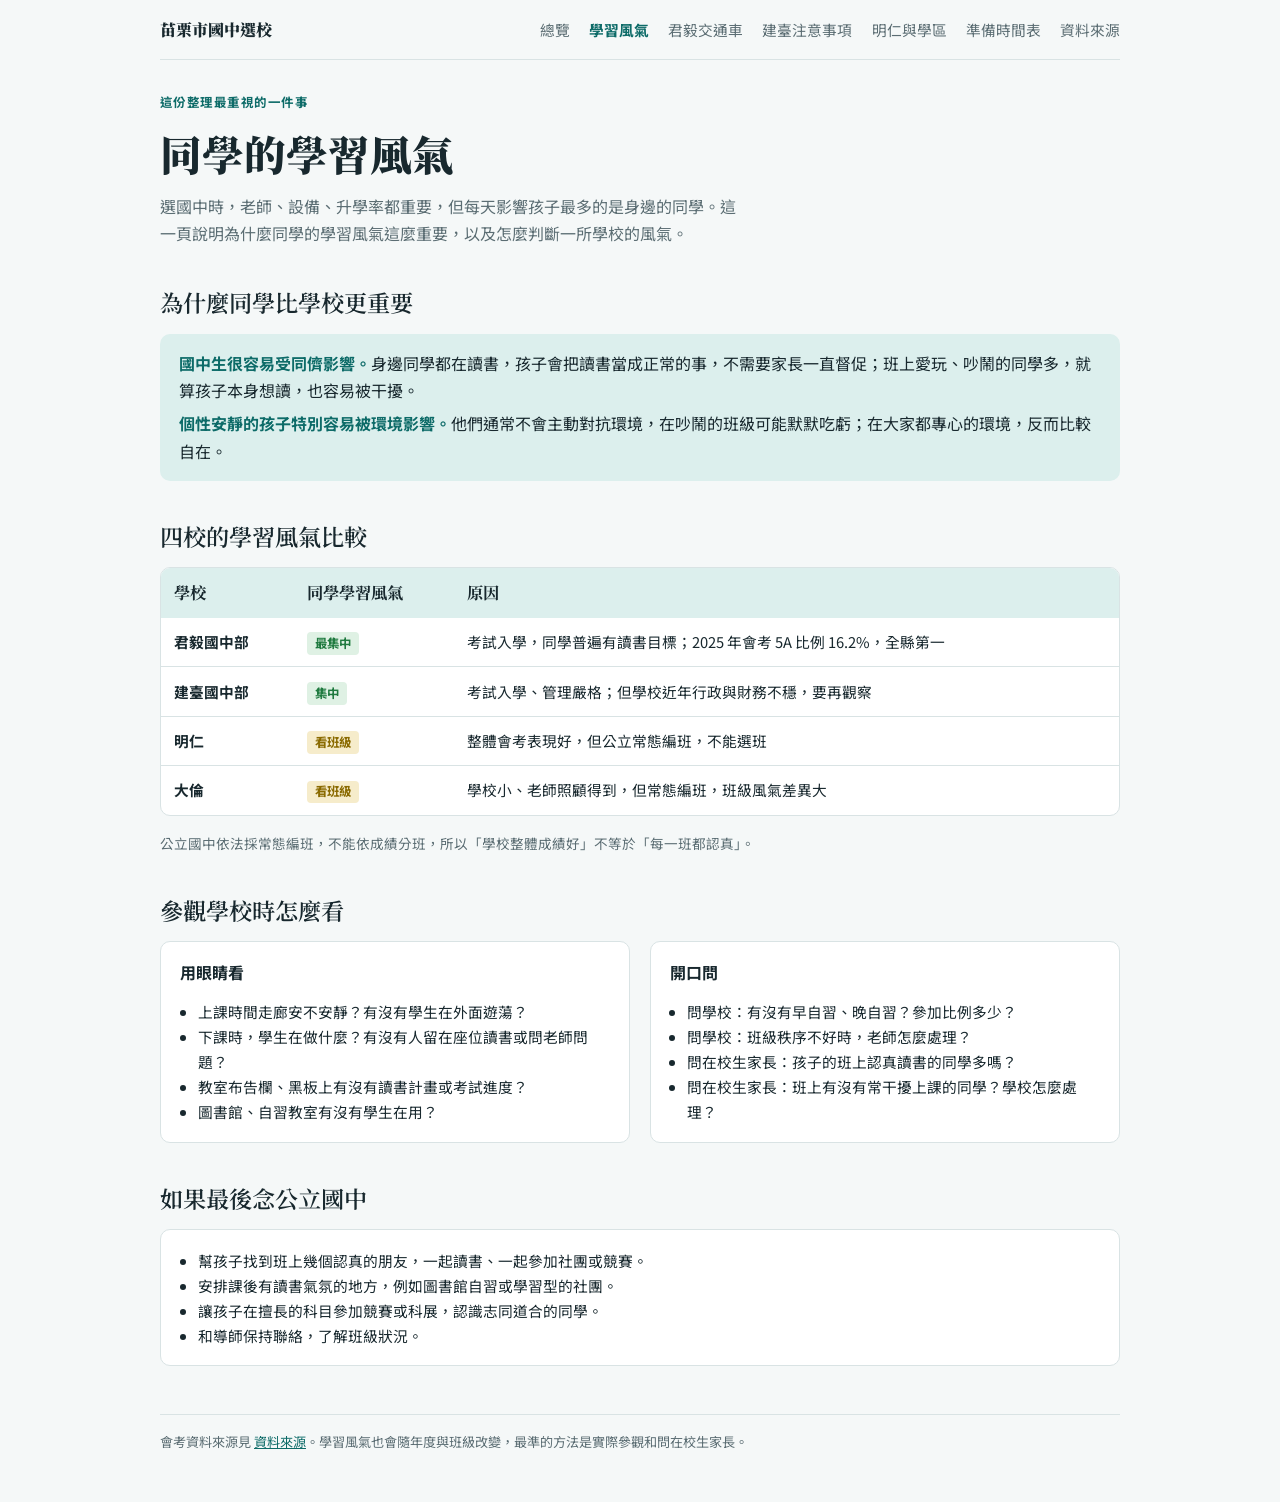
==== atmosphere.html @ 6eff17a2 "Add learning atmosphere page and highlight it site-wide Co-Authored-By: Claude Opus 5.5 <noreply@ant" ====
<!doctype html>
<html lang="zh-Hant-TW">
<head>
<meta charset="utf-8">
<meta name="viewport" content="width=device-width, initial-scale=1, viewport-fit=cover">
<title>同學的學習風氣・苗栗市國中選校</title>
<link rel="preconnect" href="https://fonts.googleapis.com">
<link rel="stylesheet" href="https://fonts.googleapis.com/css2?family=Noto+Sans+TC:wght@400;500;700&family=Noto+Serif+TC:wght@600;900&display=swap">
<link rel="stylesheet" href="style.css">
</head>
<body>
<nav class="top">
  <a class="brand" href="index.html">苗栗市國中選校</a>
  <a class="link" href="index.html">總覽</a>
  <a class="link" href="atmosphere.html" aria-current="page">學習風氣</a>
  <a class="link" href="bus.html">君毅交通車</a>
  <a class="link" href="jiantai.html">建臺注意事項</a>
  <a class="link" href="mingren.html">明仁與學區</a>
  <a class="link" href="timeline.html">準備時間表</a>
  <a class="link" href="sources.html">資料來源</a>
</nav>
<main class="wrap">

<header class="page">
  <span class="eyebrow">這份整理最重視的一件事</span>
  <h1>同學的學習風氣</h1>
  <p class="lede">選國中時，老師、設備、升學率都重要，但每天影響孩子最多的是身邊的同學。這一頁說明為什麼同學的學習風氣這麼重要，以及怎麼判斷一所學校的風氣。</p>
</header>

<section>
  <h2>為什麼同學比學校更重要</h2>
  <div class="key">
    <p><b>國中生很容易受同儕影響。</b>身邊同學都在讀書，孩子會把讀書當成正常的事，不需要家長一直督促；班上愛玩、吵鬧的同學多，就算孩子本身想讀，也容易被干擾。</p>
    <p><b>個性安靜的孩子特別容易被環境影響。</b>他們通常不會主動對抗環境，在吵鬧的班級可能默默吃虧；在大家都專心的環境，反而比較自在。</p>
  </div>
</section>

<section>
  <h2>四校的學習風氣比較</h2>
  <div class="scroll">
    <table>
      <thead><tr><th>學校</th><th>同學學習風氣</th><th>原因</th></tr></thead>
      <tbody>
        <tr><td><b>君毅國中部</b></td><td><span class="lv g">最集中</span></td><td>考試入學，同學普遍有讀書目標；2025 年會考 5A 比例 16.2%，全縣第一</td></tr>
        <tr><td><b>建臺國中部</b></td><td><span class="lv g">集中</span></td><td>考試入學、管理嚴格；但學校近年行政與財務不穩，要再觀察</td></tr>
        <tr><td><b>明仁</b></td><td><span class="lv m">看班級</span></td><td>整體會考表現好，但公立常態編班，不能選班</td></tr>
        <tr><td><b>大倫</b></td><td><span class="lv m">看班級</span></td><td>學校小、老師照顧得到，但常態編班，班級風氣差異大</td></tr>
      </tbody>
    </table>
  </div>
  <p class="note">公立國中依法採常態編班，不能依成績分班，所以「學校整體成績好」不等於「每一班都認真」。</p>
</section>

<section>
  <h2>參觀學校時怎麼看</h2>
  <div class="charts">
    <div class="card">
      <h3>用眼睛看</h3>
      <ul>
        <li>上課時間走廊安不安靜？有沒有學生在外面遊蕩？</li>
        <li>下課時，學生在做什麼？有沒有人留在座位讀書或問老師問題？</li>
        <li>教室布告欄、黑板上有沒有讀書計畫或考試進度？</li>
        <li>圖書館、自習教室有沒有學生在用？</li>
      </ul>
    </div>
    <div class="card">
      <h3>開口問</h3>
      <ul>
        <li>問學校：有沒有早自習、晚自習？參加比例多少？</li>
        <li>問學校：班級秩序不好時，老師怎麼處理？</li>
        <li>問在校生家長：孩子的班上認真讀書的同學多嗎？</li>
        <li>問在校生家長：班上有沒有常干擾上課的同學？學校怎麼處理？</li>
      </ul>
    </div>
  </div>
</section>

<section>
  <h2>如果最後念公立國中</h2>
  <div class="card">
    <ul>
      <li>幫孩子找到班上幾個認真的朋友，一起讀書、一起參加社團或競賽。</li>
      <li>安排課後有讀書氣氛的地方，例如圖書館自習或學習型的社團。</li>
      <li>讓孩子在擅長的科目參加競賽或科展，認識志同道合的同學。</li>
      <li>和導師保持聯絡，了解班級狀況。</li>
    </ul>
  </div>
</section>

</main>
<footer>會考資料來源見 <a href="sources.html">資料來源</a>。學習風氣也會隨年度與班級改變，最準的方法是實際參觀和問在校生家長。</footer>
</body>
</html>
---- style.css ----
/* Layout: one reading column with a top nav; summary first, then tables, charts and timelines. */
:root{
  --bg:#f5f8f8; --surface:#ffffff; --ink:#18282e; --muted:#5b6d73; --line:#d9e3e4;
  --accent:#0d6b68; --accent-soft:#dcefed; --warm:#b36a12; --warm-soft:#f8ead6;
  --good:#1f7a3f; --good-soft:#dff1e4; --mid:#8a6a00; --mid-soft:#f6eccb; --bad:#b03a2e; --bad-soft:#f7e0dc;
  --bar:#0d6b68; --bar2:#9db8b8;
  --display:"Noto Serif TC","Songti TC","PMingLiU",serif;
  --body:"Noto Sans TC","Microsoft JhengHei","PingFang TC",sans-serif;
  color-scheme:light;
}
@media (prefers-color-scheme: dark){:root{
  --bg:#111a1d; --surface:#18252a; --ink:#e3eced; --muted:#9db0b4; --line:#2b3c42;
  --accent:#5cc2bc; --accent-soft:#173a3b; --warm:#e2a35a; --warm-soft:#3a2b18;
  --good:#6fcf8f; --good-soft:#183522; --mid:#e0c25a; --mid-soft:#3a3215; --bad:#ef8a7e; --bad-soft:#41201c;
  --bar:#5cc2bc; --bar2:#45605f; color-scheme:dark}}
*{box-sizing:border-box}
html{-webkit-text-size-adjust:100%}
body{margin:0;background:var(--bg);color:var(--ink);font-family:var(--body);font-size:16px;line-height:1.7;
  padding-left:max(16px,env(safe-area-inset-left,0px));padding-right:max(16px,env(safe-area-inset-right,0px));padding-block:0 3rem}
a{color:var(--accent)}
a:focus-visible{outline:2px solid var(--accent);outline-offset:2px}
.wrap{max-width:960px;margin:0 auto;display:flex;flex-direction:column;gap:2.5rem}
nav.top{max-width:960px;margin:0 auto 2rem;padding-block:1rem;border-bottom:1px solid var(--line);display:flex;flex-wrap:wrap;gap:.4rem 1.2rem;align-items:center}
nav.top .brand{font-family:var(--display);font-weight:900;color:var(--ink);text-decoration:none;margin-right:auto}
nav.top a.link{text-decoration:none;font-size:.92rem;color:var(--muted)}
nav.top a.link[aria-current="page"]{color:var(--accent);font-weight:700}
h1,h2{font-family:var(--display);text-wrap:balance;line-height:1.3;margin:0}
h1{font-size:clamp(1.9rem,5vw,2.6rem);font-weight:900}
h2{font-size:1.45rem;font-weight:600}
h3{margin:0;font-size:1rem}
p{margin:0}
.lede{color:var(--muted);max-width:65ch}
.eyebrow{font-size:.78rem;letter-spacing:.12em;color:var(--accent);font-weight:700}
header.page{display:flex;flex-direction:column;gap:.8rem}
section{display:flex;flex-direction:column;gap:1rem;min-width:0}
.note{font-size:.85rem;color:var(--muted)}
.key{background:var(--accent-soft);border-radius:10px;padding:1rem 1.2rem;display:flex;flex-direction:column;gap:.4rem}
.key b{color:var(--accent)}
.rank{display:grid;grid-template-columns:repeat(3,1fr);gap:1rem}
.pick{background:var(--surface);border:1px solid var(--line);border-radius:10px;padding:1.1rem 1.2rem;display:flex;flex-direction:column;gap:.4rem;min-width:0}
.pick.first{border:2px solid var(--accent)}
.pick .role{font-size:.8rem;font-weight:700;letter-spacing:.06em;color:var(--muted)}
.pick.first .role{color:var(--accent)}
.pick .name{font-family:var(--display);font-size:1.35rem;font-weight:900}
.pick ul,.card ul{margin:0;padding-left:1.1rem;font-size:.92rem}
.out{background:var(--bad-soft);border-radius:10px;padding:.9rem 1.2rem;font-size:.92rem}
.out b{color:var(--bad)}
.scroll{overflow-x:auto;border:1px solid var(--line);border-radius:10px;background:var(--surface)}
table{border-collapse:collapse;width:100%;font-size:.92rem}
.scroll table{min-width:680px}
th,td{padding:.7rem .8rem;text-align:left;vertical-align:top;border-bottom:1px solid var(--line)}
thead th{font-family:var(--display);font-size:1.02rem;background:var(--accent-soft)}
thead th span{display:block;font-family:var(--body);font-size:.75rem;font-weight:400;color:var(--muted)}
tbody th{font-weight:700;color:var(--muted);white-space:nowrap;width:7.5rem}
tr:last-child td,tr:last-child th{border-bottom:0}
.lv{display:inline-block;font-size:.78rem;font-weight:700;padding:.05rem .5rem;border-radius:4px;margin-right:.3rem;white-space:nowrap}
.g{background:var(--good-soft);color:var(--good)} .m{background:var(--mid-soft);color:var(--mid)} .b{background:var(--bad-soft);color:var(--bad)}
.charts{display:grid;grid-template-columns:1fr 1fr;gap:1.2rem}
.card{background:var(--surface);border:1px solid var(--line);border-radius:10px;padding:1.1rem 1.2rem;display:flex;flex-direction:column;gap:.8rem;min-width:0}
.bars{display:flex;flex-direction:column;gap:.55rem}
.row{display:grid;grid-template-columns:6.5rem 1fr 3.6rem;align-items:center;gap:.6rem;font-size:.88rem}
.row .lab{white-space:nowrap;overflow:hidden;text-overflow:ellipsis}
.track{height:14px;background:var(--line);border-radius:3px;overflow:hidden}
.fill{height:100%;background:var(--bar2);border-radius:3px}
.fill.hi{background:var(--bar)}
.val{text-align:right;font-variant-numeric:tabular-nums;font-weight:500}
td.n{font-variant-numeric:tabular-nums;font-weight:700;text-align:right;white-space:nowrap}
.route{display:flex;flex-direction:column;position:relative;padding-left:1.4rem}
.route::before{content:"";position:absolute;left:.42rem;top:.6rem;bottom:.6rem;width:3px;background:var(--accent-soft)}
.stop{display:grid;grid-template-columns:4.2rem 1fr auto;gap:.6rem;align-items:center;padding:.32rem 0;position:relative;font-size:.9rem}
.stop::before{content:"";position:absolute;left:-1.2rem;width:11px;height:11px;border-radius:50%;background:var(--surface);border:3px solid var(--bar2)}
.stop.city{font-weight:700}
.stop.city::before{border-color:var(--accent);background:var(--accent)}
.stop .t{font-variant-numeric:tabular-nums;color:var(--muted)}
.stop .tag{font-size:.75rem;color:var(--muted)}
.stop.city .tag{color:var(--accent)}
.stop.end .t{color:var(--accent);font-weight:700}
.steps{display:grid;grid-template-columns:repeat(4,1fr);border:1px solid var(--line);border-radius:10px;background:var(--surface);overflow:hidden}
.step{padding:1rem 1.1rem;border-right:1px solid var(--line);display:flex;flex-direction:column;gap:.35rem;min-width:0}
.step:last-child{border-right:0}
.step .when{font-size:.78rem;font-weight:700;letter-spacing:.05em;color:var(--accent)}
.step .what{font-family:var(--display);font-weight:600;font-size:1.08rem}
.step ul{margin:0;padding-left:1.05rem;font-size:.88rem}
.warn{background:var(--warm-soft);border-radius:10px;padding:1rem 1.2rem;display:flex;flex-direction:column;gap:.5rem;font-size:.95rem}
.warn b{color:var(--warm)}
.pages{display:grid;grid-template-columns:repeat(2,1fr);gap:1rem}
.pages a{display:flex;flex-direction:column;gap:.2rem;background:var(--surface);border:1px solid var(--line);border-radius:10px;padding:1rem 1.2rem;text-decoration:none;color:var(--ink)}
.pages a:hover{border-color:var(--accent)}
.pages a b{color:var(--accent);font-family:var(--display)}
.pages a span{font-size:.88rem;color:var(--muted)}
.src{font-size:.9rem;padding-left:1.2rem;margin:0}
.src li{margin-bottom:.35rem}
.tel{font-variant-numeric:tabular-nums;user-select:all;font-weight:700}
footer{max-width:960px;margin:3rem auto 0;padding-top:1rem;border-top:1px solid var(--line);font-size:.82rem;color:var(--muted)}
@media (max-width:760px){
  .rank,.charts,.pages{grid-template-columns:1fr}
  .steps{grid-template-columns:1fr 1fr}
  .step:nth-child(2){border-right:0}
  .step:nth-child(-n+2){border-bottom:1px solid var(--line)}
}
@media (max-width:440px){
  .steps{grid-template-columns:1fr}
  .step{border-right:0;border-bottom:1px solid var(--line)}
  .step:last-child{border-bottom:0}
  .row{grid-template-columns:5.2rem 1fr 3.2rem}
}
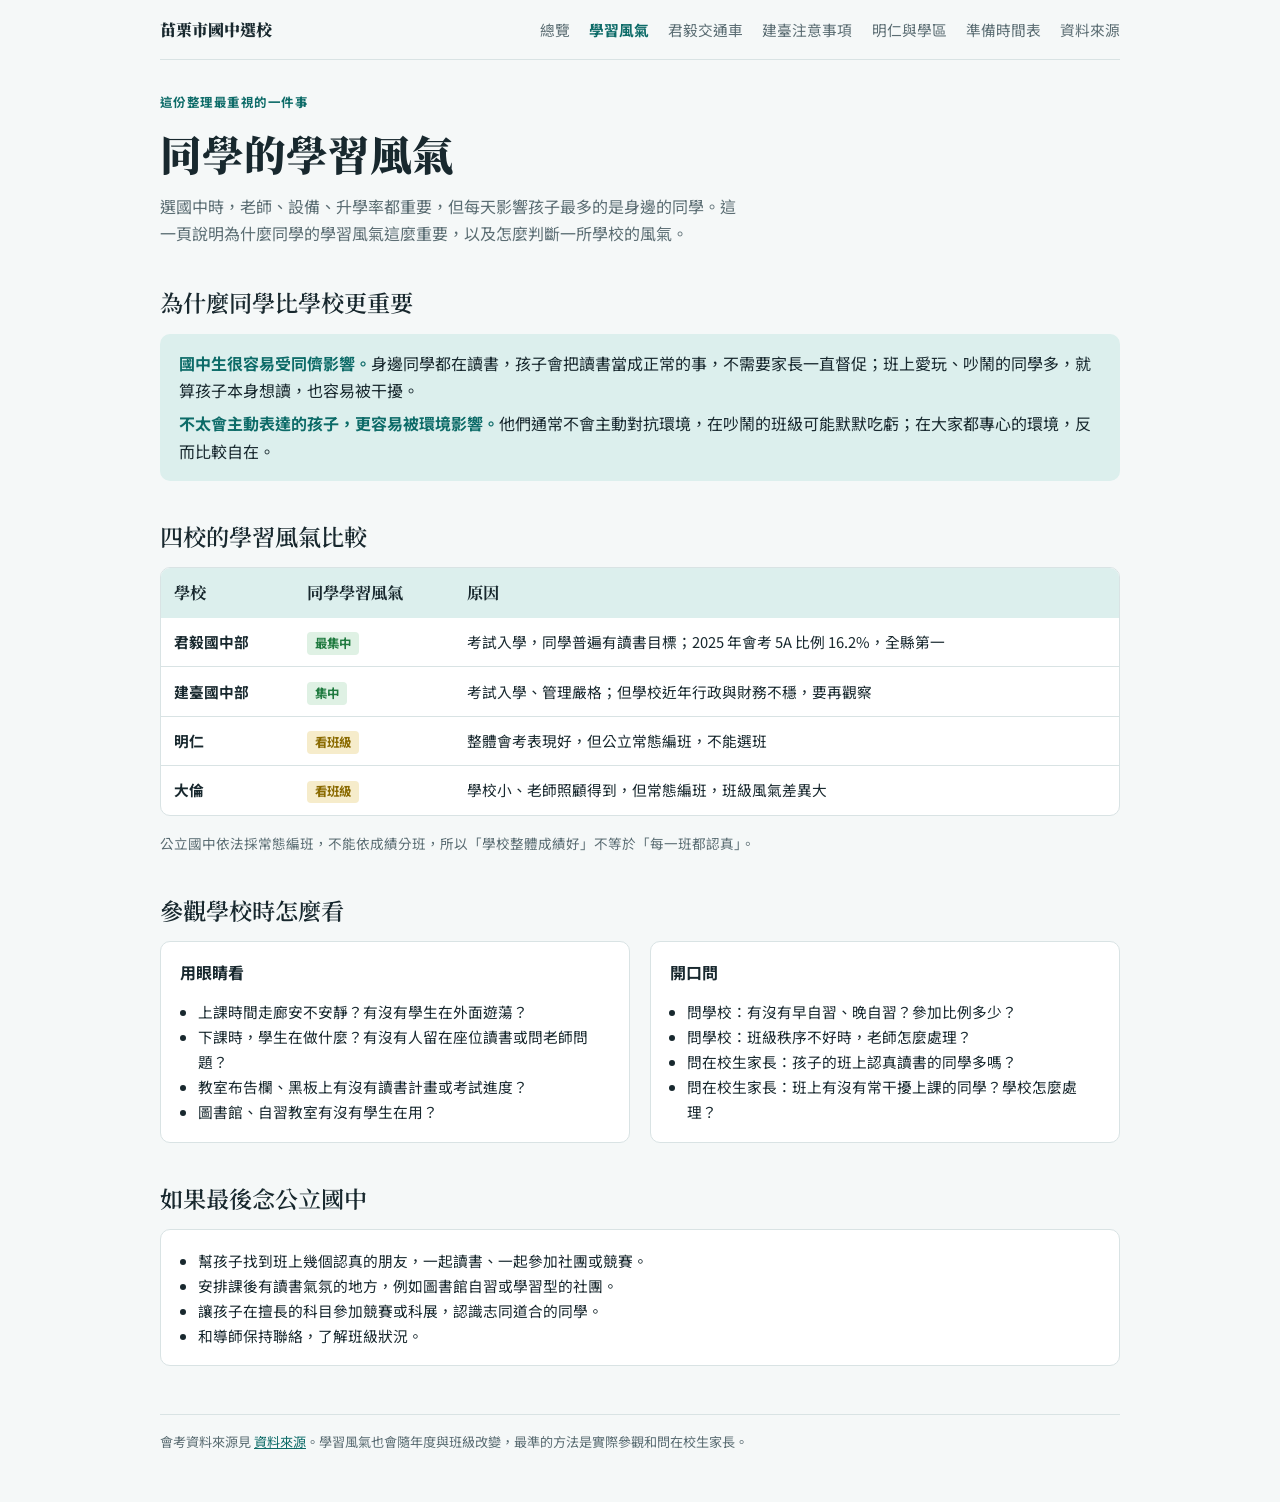
==== commit b0031c8e: "Use neutral wording for grade level and student descriptions Co-Authored-By: Claude Opus 5.5 <norepl" ====
--- a/atmosphere.html
+++ b/atmosphere.html
@@ -31,7 +31,7 @@
   <h2>為什麼同學比學校更重要</h2>
   <div class="key">
     <p><b>國中生很容易受同儕影響。</b>身邊同學都在讀書，孩子會把讀書當成正常的事，不需要家長一直督促；班上愛玩、吵鬧的同學多，就算孩子本身想讀，也容易被干擾。</p>
-    <p><b>個性安靜的孩子特別容易被環境影響。</b>他們通常不會主動對抗環境，在吵鬧的班級可能默默吃虧；在大家都專心的環境，反而比較自在。</p>
+    <p><b>不太會主動表達的孩子，更容易被環境影響。</b>他們通常不會主動對抗環境，在吵鬧的班級可能默默吃虧；在大家都專心的環境，反而比較自在。</p>
   </div>
 </section>
 
